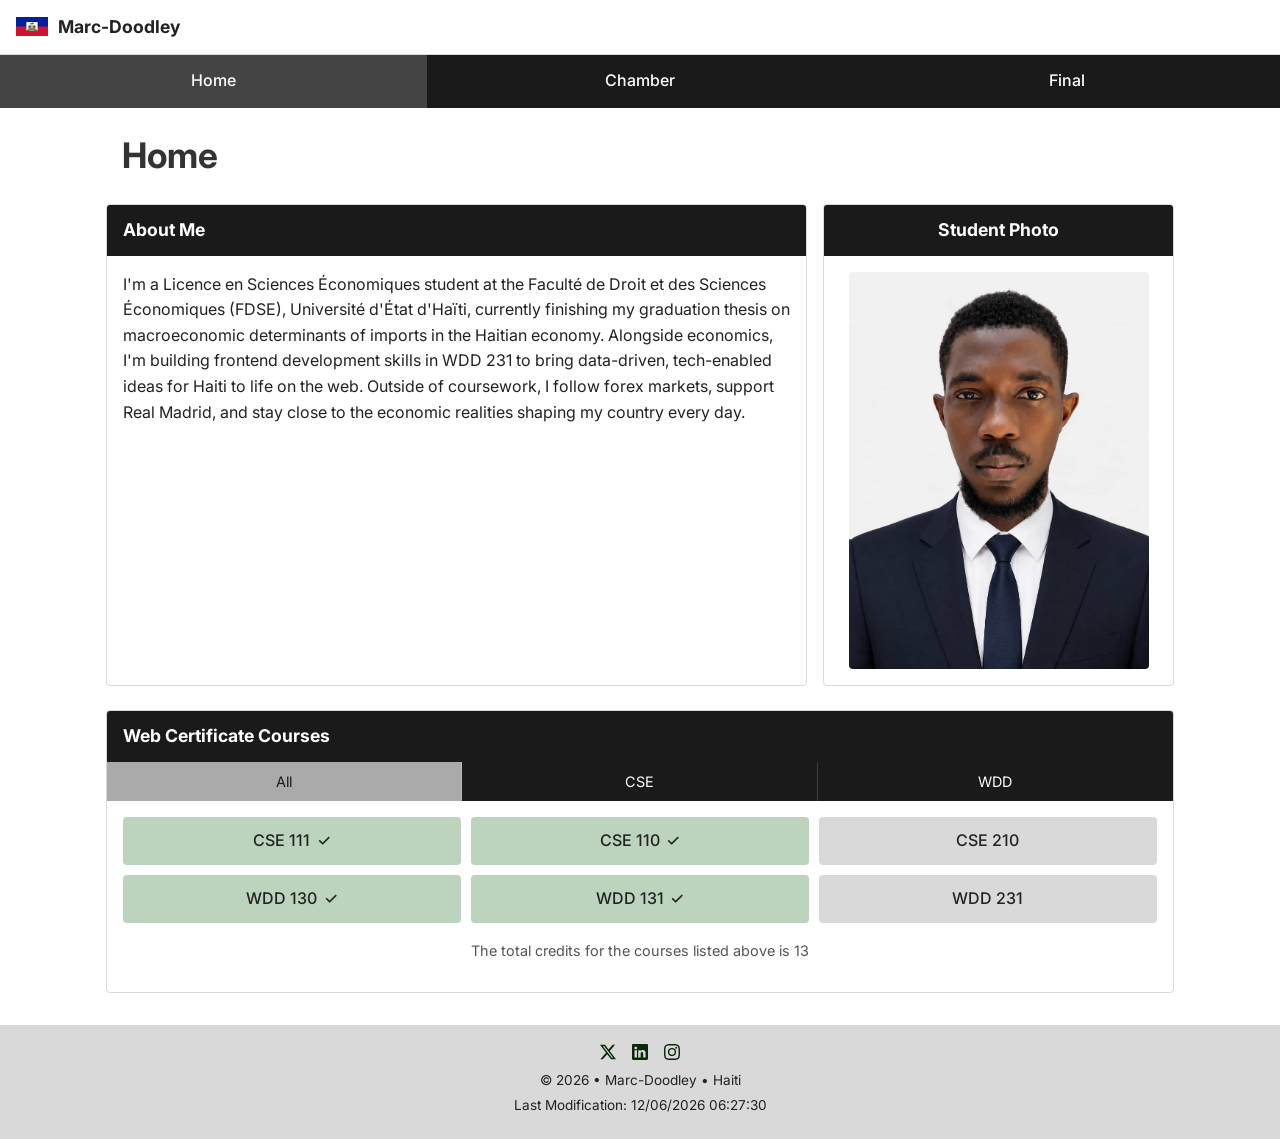
==== index.html @ 2abae792 "Week 1 assignment" ====
<!DOCTYPE html>
<html lang="en">
<head>
  <meta charset="UTF-8" />
  <meta name="viewport" content="width=device-width, initial-scale=1.0" />
  <title>Marc-Doodley | WDD 231 Course Home</title>
  <meta name="description" content="Marc-Doodley's WDD 231 Web Frontend Development I course home page: about me, student photo, and Web Certificate Courses progress." />
  <meta name="author" content="Marc-Doodley" />

  <link href="https://fonts.googleapis.com/css2?family=Inter:wght@400;500;600;700&display=swap" rel="stylesheet" />

  <link rel="stylesheet" href="styles/style.css" />

  <script src="scripts/script.js" defer></script>
</head>
<body>

  <header>
    <div class="brand">
      <img src="images/flag_of_haiti.svg" alt="Site logo" class="logo" width="32" height="32" />
      <span class="site-name">Marc-Doodley</span>
    </div>

    <button id="hamburger" class="hamburger" aria-label="Toggle navigation menu" aria-expanded="false" aria-controls="primaryNav">
      <span></span>
      <span></span>
      <span></span>
    </button>
  </header>

  <nav>
    <ul id="primaryNav">
      <li><a href="index.html" class="active" target="_blank">Home</a></li>
      <li><a href="chamber.html" target="_blank">Chamber</a></li>
      <li><a href="final.html" target="_blank">Final</a></li>
    </ul>
  </nav>

  <main>
    <h1>Home</h1>

    <div class="intro-grid">
      <section class="about-me">
        <h2>About Me</h2>
        <p>
          I'm a Licence en Sciences Économiques student at the Faculté de Droit et des Sciences
          Économiques (FDSE), Université d'État d'Haïti, currently finishing my graduation thesis
          on macroeconomic determinants of imports in the Haitian economy. Alongside economics, I'm
          building frontend development skills in WDD 231 to bring data-driven, tech-enabled ideas
          for Haiti to life on the web. Outside of coursework, I follow forex markets, support Real
          Madrid, and stay close to the economic realities shaping my country every day.
        </p>
      </section>

      <section class="photo-section">
        <h2>Student Photo</h2>
        <img src="images/Profile-picture.jpeg" alt="Student photo placeholder" class="student-photo" width="300" height="260" />
      </section>
    </div>

    <section class="certificate-courses">
      <h2>Web Certificate Courses</h2>

      <div class="filter-buttons">
        <button class="filter-btn active" data-filter="all">All</button>
        <button class="filter-btn" data-filter="CSE">CSE</button>
        <button class="filter-btn" data-filter="WDD">WDD</button>
      </div>

      <div id="courseCards" class="course-cards"></div>

      <p class="credit-total">
        The total credits for the courses listed above is <span id="creditTotal">0</span>
      </p>
    </section>
  </main>

  <footer>
    <div class="social-links">
      <a href="https://x.com/Mkdl2002"><img src="images/twitter-x.svg" alt="X profile" width="16" height="16"></a>
      <a href="https://linkedin.com/in/marc-doodley"><img src="images/linkedin.svg" alt="LinekedIn profile" width="16" height="16"></a> 
      <a href="https://www.instagram.com/marcdoodleys?igsh=MWNpeXg5dWdqZjRjdw=="><img src="images/instagram.svg" alt="Instagram profile" width="16" height="16"></a>
    </div>

    <p>&copy; <span id="currentYear"></span> &bull; Marc-Doodley &bull; Haiti</p>

    <p id="lastModified"></p>
  </footer>

</body>
  </footer>
</html>
---- styles/style.css ----
/* style.css — single stylesheet, mobile-first with a media query for larger screens */

:root {
  --color-bg: #ffffff;
  --color-dark: #333333;
  --color-nav: #1a1a1a;
  --color-light-gray: #d9d9d9;
  --color-mid-gray: #aaaaaa;
  --color-text: #222222;
  --color-text-muted: #555555;

  --font-body: "Inter", system-ui, sans-serif;

  --radius: 4px;
}

* {
  box-sizing: border-box;
}

body {
  margin: 0;
  font-family: var(--font-body);
  color: var(--color-text);
  background-color: var(--color-bg);
  line-height: 1.6;
}

img {
  max-width: 100%;
  height: auto;
  display: block;
}

a {
  color: inherit;
  text-decoration: none;
}

h1,
h2 {
  margin: 0 0 0.6em 0;
  color: var(--color-dark);
}

h1 {
  font-size: 1.8rem;
  padding: 1rem 1rem 0;
}

h2 {
  font-size: 1.1rem;
  margin: 0;
}

p {
  margin: 0 0 1em 0;
}

/* ---------- Header ---------- */

header {
  display: flex;
  align-items: center;
  justify-content: space-between;
  padding: 0.8rem 1rem;
  border-bottom: 1px solid var(--color-light-gray);
}

.brand {
  display: flex;
  align-items: center;
  gap: 0.6rem;
}

.site-name {
  font-weight: 700;
  font-size: 1.1rem;
}

/* Hamburger */

.hamburger {
  display: flex;
  flex-direction: column;
  justify-content: space-between;
  width: 26px;
  height: 20px;
  background: none;
  border: none;
  cursor: pointer;
  padding: 0;
}

.hamburger span {
  display: block;
  height: 2px;
  width: 100%;
  background-color: var(--color-dark);
  border-radius: 2px;
  transition: transform 0.25s ease, opacity 0.25s ease;
}

.hamburger.open span:nth-child(1) {
  transform: translateY(9px) rotate(45deg);
}

.hamburger.open span:nth-child(2) {
  opacity: 0;
}

.hamburger.open span:nth-child(3) {
  transform: translateY(-9px) rotate(-45deg);
}

/* Nav (small screens: stacked dropdown) */

#primaryNav {
  list-style: none;
  margin: 0;
  padding: 0;
  background-color: var(--color-nav);
  display: none;
  flex-direction: column;
}

#primaryNav.open {
  display: flex;
}

#primaryNav li a {
  display: block;
  color: #ffffff;
  padding: 0.85rem 1.2rem;
  font-weight: 500;
  border-top: 1px solid rgba(255, 255, 255, 0.12);
  transition: background-color 0.2s ease, padding-left 0.2s ease;
}

#primaryNav li a:hover,
#primaryNav li a.active {
  background-color: #444444;
  padding-left: 1.6rem;
}

/* ---------- Main layout ---------- */

main {
  max-width: 1100px;
  margin: 0 auto;
  padding: 0 1rem 2rem;
}

.intro-grid {
  display: grid;
  grid-template-columns: 1fr;
  gap: 1rem;
  margin-bottom: 1.5rem;
}

.about-me,
.photo-section,
.certificate-courses {
  border: 1px solid var(--color-light-gray);
  border-radius: var(--radius);
  overflow: hidden;
}

.about-me,
.photo-section {
  padding-bottom: 1rem;
}

.about-me h2,
.photo-section h2,
.certificate-courses h2 {
  background-color: var(--color-nav);
  color: #ffffff;
  padding: 0.7rem 1rem;
  align-items: center;
}

.about-me p {
  padding: 0 1rem;
  margin-top: 1rem;
}

.photo-section {
  text-align: center;
}

.student-photo {
  margin: 1rem auto 0;
  border-radius: var(--radius);
}

/* ---------- Certificate courses ---------- */

.filter-buttons {
  display: grid;
  grid-template-columns: repeat(3, 1fr);
}

.filter-btn {
  font-family: var(--font-body);
  font-size: 0.9rem;
  background-color: var(--color-nav);
  border: none;
  border-right: 1px solid rgba(255, 255, 255, 0.15);
  color: #ffffff;
  padding: 0.7rem 0.5rem;
  cursor: pointer;
  transition: background-color 0.2s ease;
}

.filter-btn:last-child {
  border-right: none;
}

.filter-btn:hover {
  background-color: #444444;
}

.filter-btn.active {
  background-color: var(--color-mid-gray);
  color: #1a1a1a;
}

.course-cards {
  display: grid;
  grid-template-columns: repeat(2, 1fr);
  gap: 0.6rem;
  padding: 1rem;
}

.course-card {
  display: flex;
  align-items: center;
  justify-content: center;
  gap: 0.4rem;
  padding: 0.7rem 0.5rem;
  background-color: var(--color-light-gray);
  border-radius: var(--radius);
  font-weight: 500;
  text-align: center;
}

.course-card.completed {
  background-color: #bcd4bd;
}

.course-card.completed::after {
  content: " \2713";
}

.credit-total {
  text-align: center;
  padding: 0 1rem 1rem;
  color: var(--color-text-muted);
  font-size: 0.9rem;
}

/* ---------- Footer ---------- */

footer {
  background-color: var(--color-light-gray);
  color: var(--color-text);
  text-align: center;
  padding: 1.2rem 1rem;
}

.social-links {
  display: flex;
  justify-content: center;
  gap: 1rem;
  margin-bottom: 0.6rem;
}

.social-links a {
  color: var(--color-dark);
  transition: color 0.2s ease;
}

.social-links a:hover {
  color: #000000;
}

footer p {
  margin: 0.2rem 0;
  font-size: 0.85rem;
}

/* ---------- Larger screens ---------- */

@media screen and (min-width: 700px) {
  .hamburger {
    display: none;
  }

  #primaryNav {
    display: flex;
    flex-direction: row;
    background-color: var(--color-nav);
  }

  #primaryNav li {
    flex: 1;
  }

  #primaryNav li a {
    border-top: none;
    text-align: center;
  }

  #primaryNav li a:hover,
  #primaryNav li a.active {
    padding-left: 1.2rem;
  }

  h1 {
    font-size: 2.2rem;
    padding-top: 1.2rem;
  }

  .intro-grid {
    grid-template-columns: 2fr 1fr;
    align-items: stretch;
  }

  .course-cards {
    grid-template-columns: repeat(3, 1fr);
  }
}
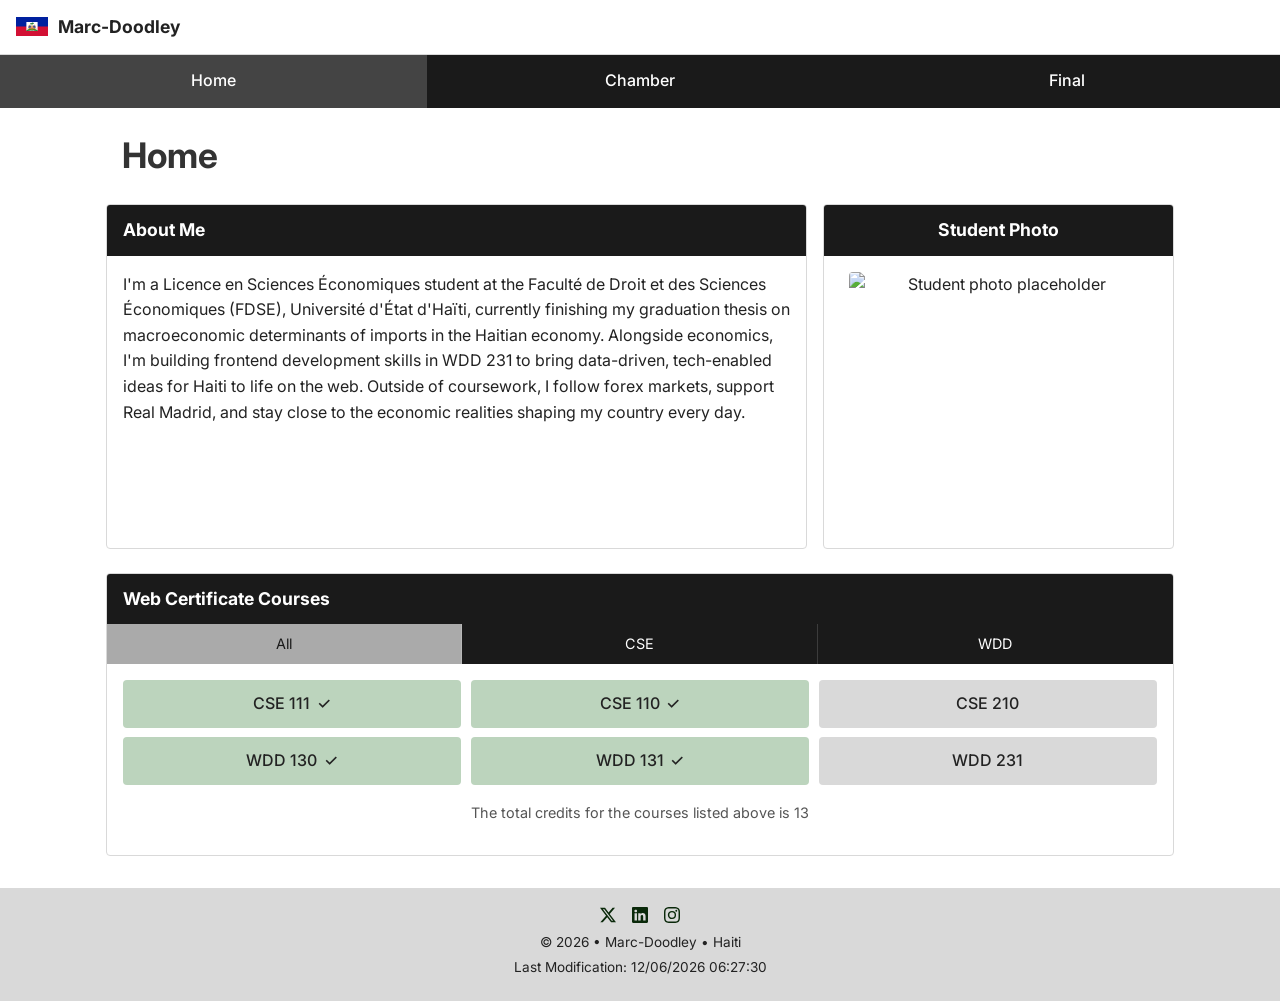
==== commit 019e484f: "Modifications of W01 assignment" ====
--- a/index.html
+++ b/index.html
@@ -1,18 +1,30 @@
 <!DOCTYPE html>
 <html lang="en">
+
 <head>
   <meta charset="UTF-8" />
   <meta name="viewport" content="width=device-width, initial-scale=1.0" />
+  <title>Marc-Doodley SEMETUS | WDD 231 Course Home</title>
+  <meta name="description"
+    content="Marc-Doodley's WDD 231 Web Frontend Development I course home page: about me, student photo, and Web Certificate Courses progress." />
+  <meta name="author" content="Marc-Doodley">
+
+  <link rel="preconnect" href="https://fonts.googleapis.com">
+  <link rel="preconnect" href="https://fonts.gstatic.com" crossorigin>
+
+  <link rel="stylesheet" href="styles/smaller.css" />
+  <link rel="stylesheet" href="styles/larger.css" />
   <title>Marc-Doodley | WDD 231 Course Home</title>
-  <meta name="description" content="Marc-Doodley's WDD 231 Web Frontend Development I course home page: about me, student photo, and Web Certificate Courses progress." />
+  <meta name="description"
+    content="Marc-Doodley's WDD 231 Web Frontend Development I course home page: about me, student photo, and Web Certificate Courses progress." />
   <meta name="author" content="Marc-Doodley" />
 
   <link href="https://fonts.googleapis.com/css2?family=Inter:wght@400;500;600;700&display=swap" rel="stylesheet" />
 
   <link rel="stylesheet" href="styles/style.css" />
-
   <script src="scripts/script.js" defer></script>
 </head>
+
 <body>
 
   <header>
@@ -21,7 +33,8 @@
       <span class="site-name">Marc-Doodley</span>
     </div>
 
-    <button id="hamburger" class="hamburger" aria-label="Toggle navigation menu" aria-expanded="false" aria-controls="primaryNav">
+    <button id="hamburger" class="hamburger" aria-label="Toggle navigation menu" aria-expanded="false"
+      aria-controls="primaryNav">
       <span></span>
       <span></span>
       <span></span>
@@ -53,8 +66,9 @@
       </section>
 
       <section class="photo-section">
-        <h2>Student Photo</h2>
-        <img src="images/Profile-picture.jpeg" alt="Student photo placeholder" class="student-photo" width="300" height="260" />
+        <h2>Student Photo</h2>      
+        <img src="images/profile-picture.jpeg" alt="Student photo placeholder" class="student-photo" width="300"
+          height="260" />
       </section>
     </div>
 
@@ -78,15 +92,15 @@
   <footer>
     <div class="social-links">
       <a href="https://x.com/Mkdl2002"><img src="images/twitter-x.svg" alt="X profile" width="16" height="16"></a>
-      <a href="https://linkedin.com/in/marc-doodley"><img src="images/linkedin.svg" alt="LinekedIn profile" width="16" height="16"></a> 
-      <a href="https://www.instagram.com/marcdoodleys?igsh=MWNpeXg5dWdqZjRjdw=="><img src="images/instagram.svg" alt="Instagram profile" width="16" height="16"></a>
+      <a href="https://linkedin.com/in/marc-doodley"><img src="images/linkedin.svg" alt="LinekedIn profile" width="16"
+          height="16"></a>
+      <a href="https://www.instagram.com/marcdoodleys?igsh=MWNpeXg5dWdqZjRjdw=="><img src="images/instagram.svg"
+          alt="Instagram profile" width="16" height="16"></a>
     </div>
 
     <p>&copy; <span id="currentYear"></span> &bull; Marc-Doodley &bull; Haiti</p>
-
     <p id="lastModified"></p>
   </footer>
+</body>
 
-</body>
-  </footer>
 </html>
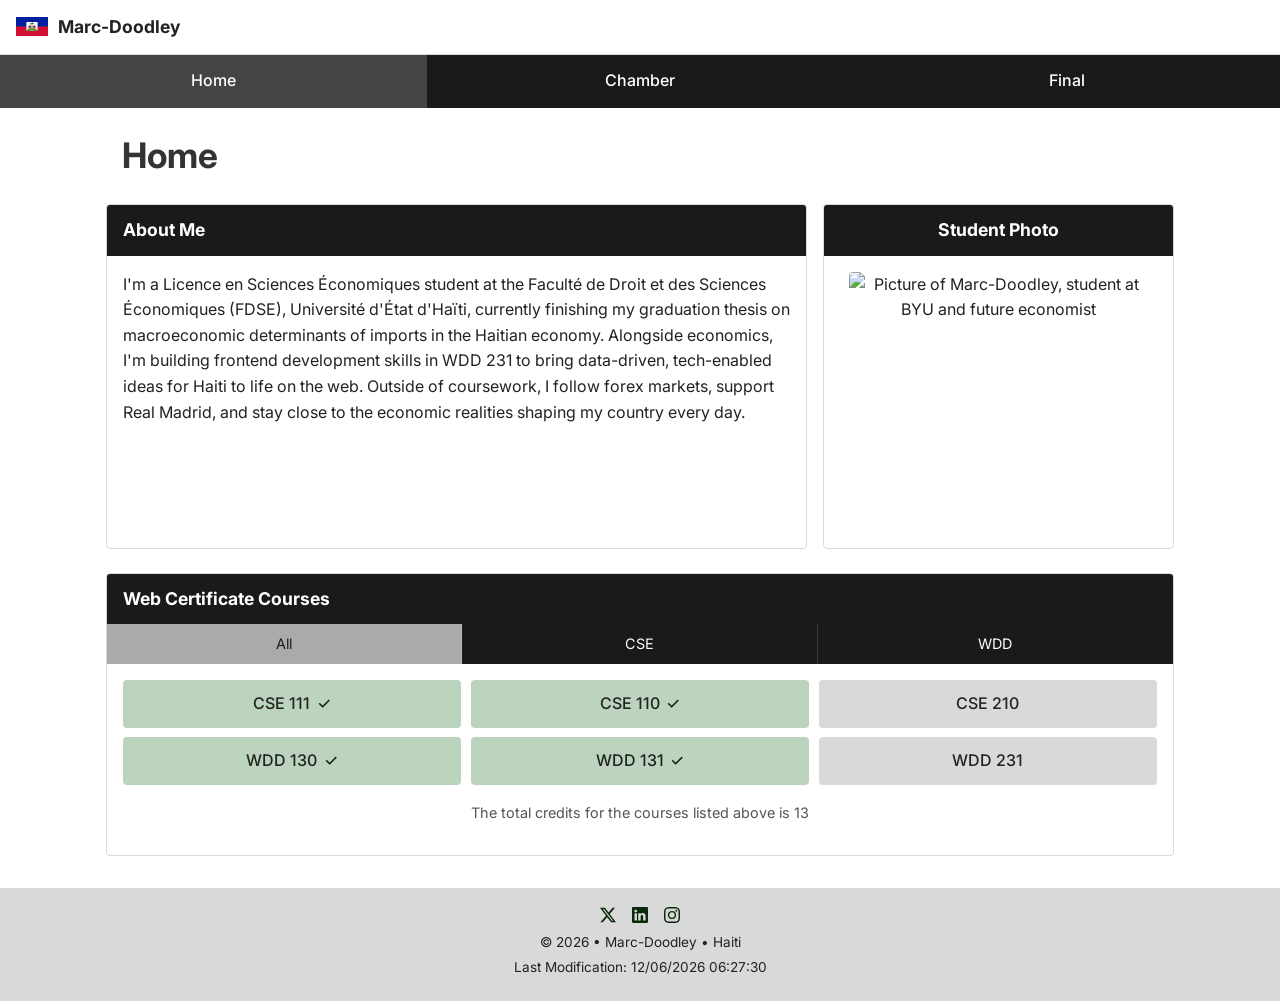
==== commit 096c1c88: "Modification on W01 assignment" ====
--- a/index.html
+++ b/index.html
@@ -5,8 +5,7 @@
   <meta charset="UTF-8" />
   <meta name="viewport" content="width=device-width, initial-scale=1.0" />
   <title>Marc-Doodley SEMETUS | WDD 231 Course Home</title>
-  <meta name="description"
-    content="Marc-Doodley's WDD 231 Web Frontend Development I course home page: about me, student photo, and Web Certificate Courses progress." />
+  <meta name="description" content="Marc-Doodley's WDD 231 Web Frontend Development I course home page: about me, student photo, and Web Certificate Courses progress." />
   <meta name="author" content="Marc-Doodley">
 
   <link rel="preconnect" href="https://fonts.googleapis.com">
@@ -67,7 +66,7 @@
 
       <section class="photo-section">
         <h2>Student Photo</h2>      
-        <img src="images/profile-picture.jpeg" alt="Student photo placeholder" class="student-photo" width="300"
+        <img src="images/profile-picture.jpeg" alt="Picture of Marc-Doodley, student at BYU and future economist" class="student-photo" width="300"
           height="260" />
       </section>
     </div>
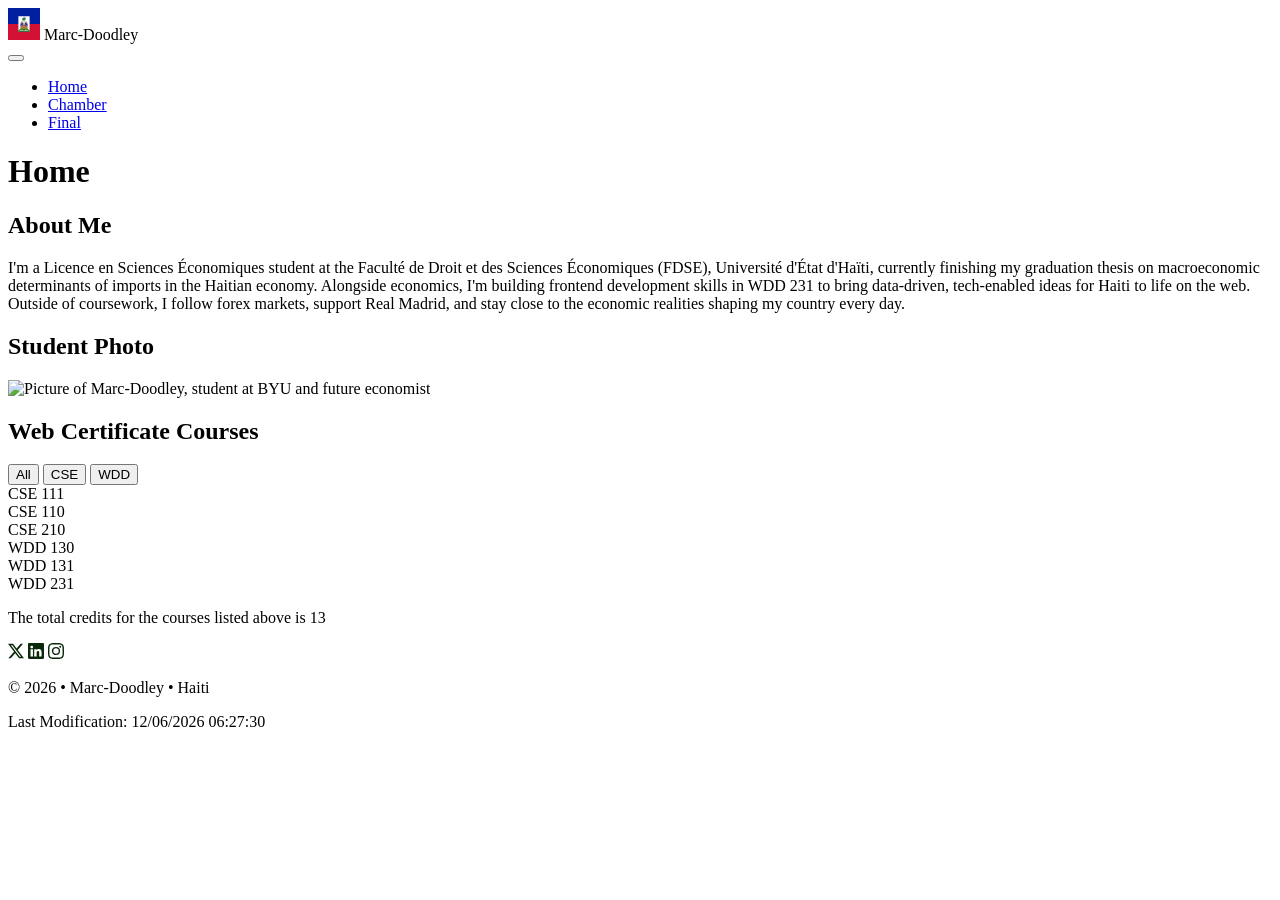
==== commit 7a5b20fd: "modified:   index.html" ====
--- a/index.html
+++ b/index.html
@@ -10,17 +10,10 @@
 
   <link rel="preconnect" href="https://fonts.googleapis.com">
   <link rel="preconnect" href="https://fonts.gstatic.com" crossorigin>
+  <link href="https://fonts.googleapis.com/css2?family=Inter:wght@400;500;600;700&display=swap" rel="stylesheet" />
 
   <link rel="stylesheet" href="styles/smaller.css" />
   <link rel="stylesheet" href="styles/larger.css" />
-  <title>Marc-Doodley | WDD 231 Course Home</title>
-  <meta name="description"
-    content="Marc-Doodley's WDD 231 Web Frontend Development I course home page: about me, student photo, and Web Certificate Courses progress." />
-  <meta name="author" content="Marc-Doodley" />
-
-  <link href="https://fonts.googleapis.com/css2?family=Inter:wght@400;500;600;700&display=swap" rel="stylesheet" />
-
-  <link rel="stylesheet" href="styles/style.css" />
   <script src="scripts/script.js" defer></script>
 </head>
 
@@ -65,7 +58,7 @@
       </section>
 
       <section class="photo-section">
-        <h2>Student Photo</h2>      
+        <h2>Student Photo</h2>
         <img src="images/profile-picture.jpeg" alt="Picture of Marc-Doodley, student at BYU and future economist" class="student-photo" width="300"
           height="260" />
       </section>
@@ -91,7 +84,7 @@
   <footer>
     <div class="social-links">
       <a href="https://x.com/Mkdl2002"><img src="images/twitter-x.svg" alt="X profile" width="16" height="16"></a>
-      <a href="https://linkedin.com/in/marc-doodley"><img src="images/linkedin.svg" alt="LinekedIn profile" width="16"
+      <a href="https://linkedin.com/in/marc-doodley"><img src="images/linkedin.svg" alt="LinkedIn profile" width="16"
           height="16"></a>
       <a href="https://www.instagram.com/marcdoodleys?igsh=MWNpeXg5dWdqZjRjdw=="><img src="images/instagram.svg"
           alt="Instagram profile" width="16" height="16"></a>
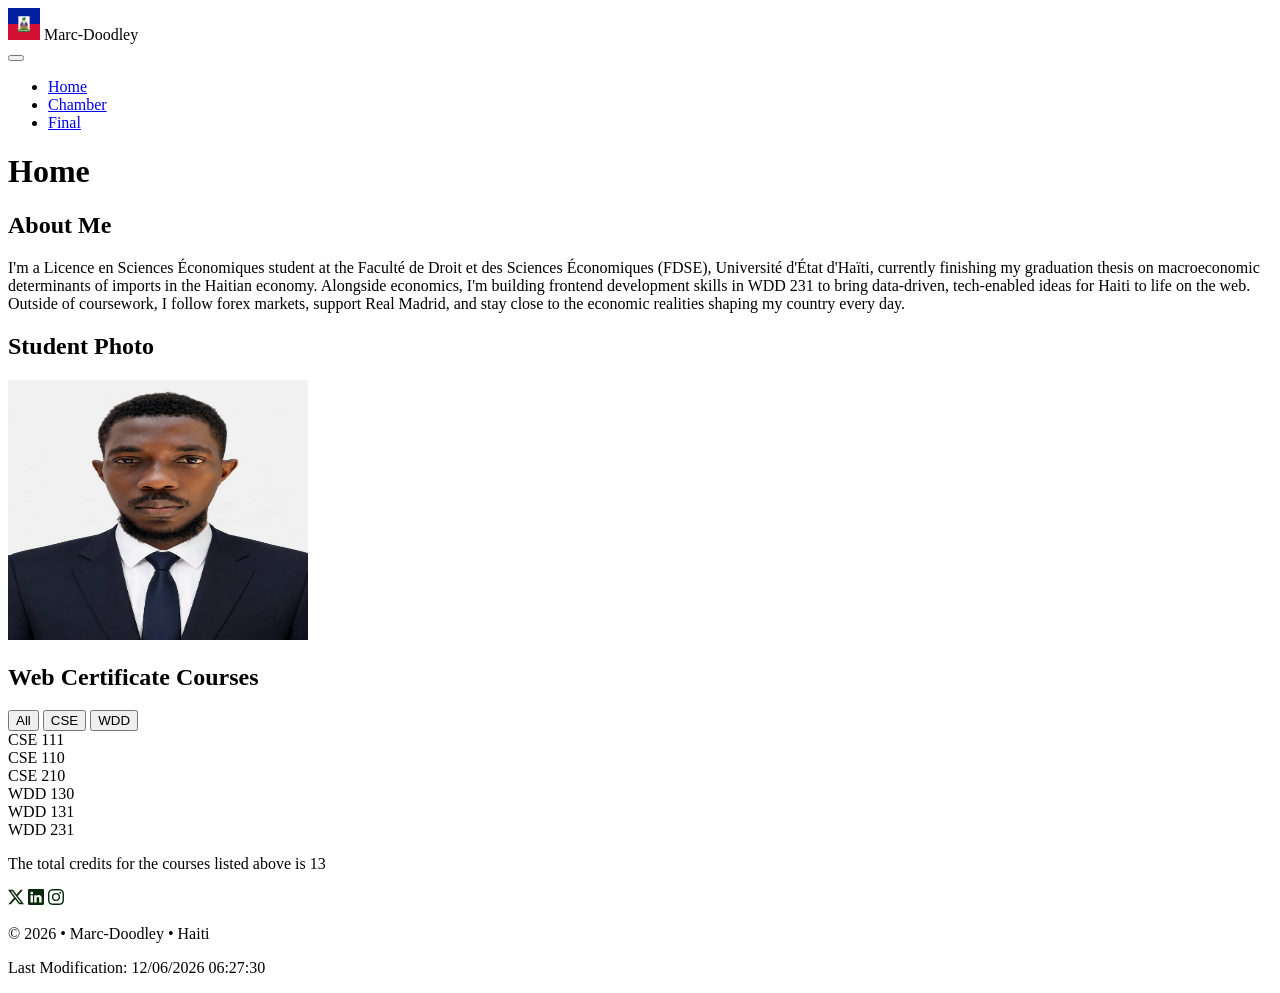
==== commit a0873eef: "modified:   index.html" ====
--- a/index.html
+++ b/index.html
@@ -59,7 +59,7 @@
 
       <section class="photo-section">
         <h2>Student Photo</h2>
-        <img src="images/profile-picture.jpeg" alt="Picture of Marc-Doodley, student at BYU and future economist" class="student-photo" width="300"
+        <img src="images/profile_picture.jpeg" alt="Picture of Marc-Doodley, student at BYU and future economist" class="student-photo" width="300"
           height="260" />
       </section>
     </div>
